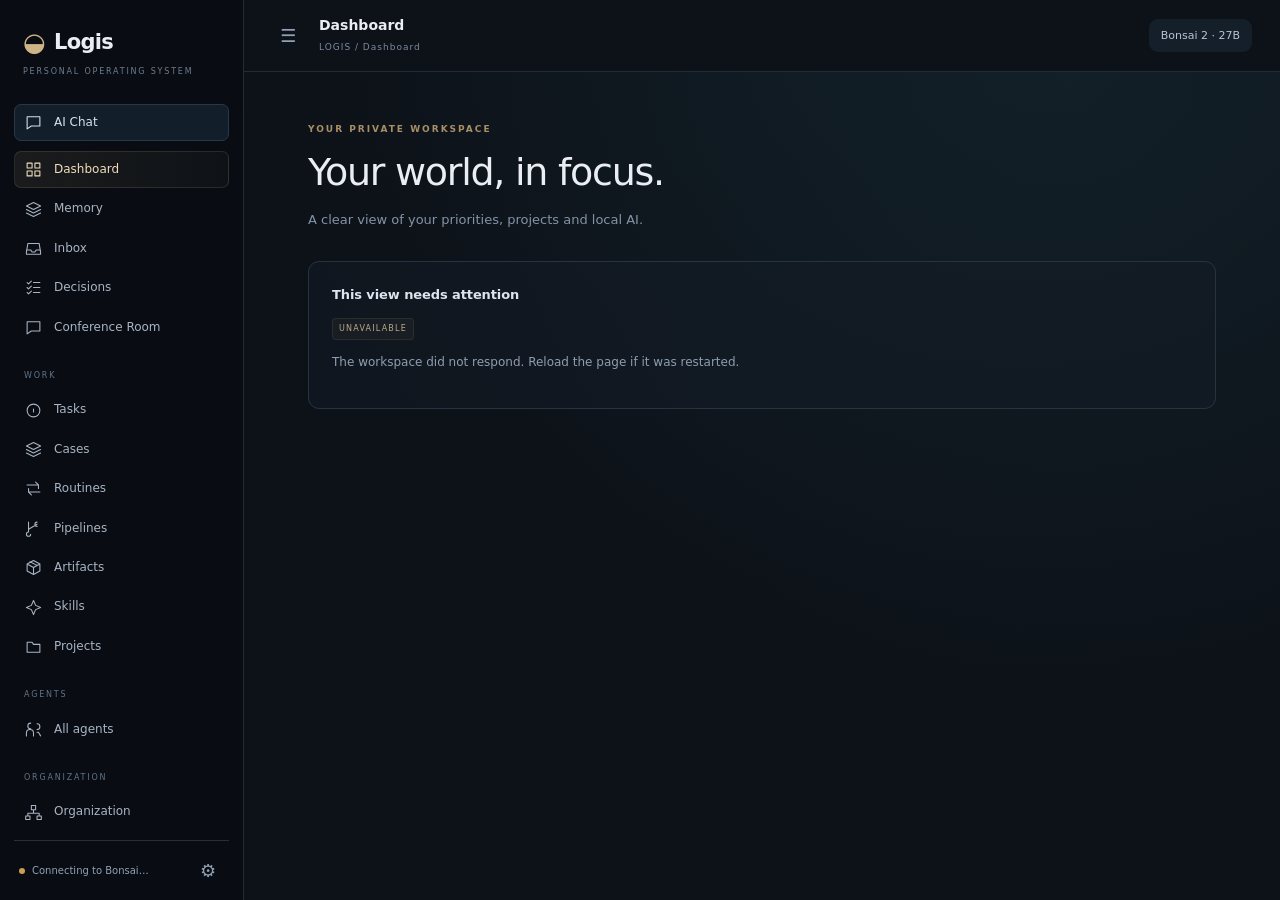
==== chat.html @ fde96aa4 "Replace starter contents with Logis source baseline and reviewed improvement checks" ====
<!doctype html><html lang="en"><head><meta charset="utf-8"><meta name="viewport" content="width=device-width,initial-scale=1"><title>Logis — Chat & Create</title><link rel="stylesheet" href="/style.css"><link rel="stylesheet" href="/workspace.css"></head><body>
<div id="shell" class="shell"><aside class="sidebar" aria-label="Conversations"><div class="brand"><span class="logo">◒</span> <span id="brandName">Logis</span><button class="icon mobile" id="closeSidebar" aria-label="Close sidebar">×</button></div><div class="workspace-label">PERSONAL OPERATING SYSTEM</div><nav id="mainNavigation" aria-label="Main navigation"></nav><div class="chat-label">CONVERSATIONS</div><div class="sidebar-actions"><button id="newChat">＋ New chat</button><button id="newProject">▦ New project</button></div><input id="search" type="search" placeholder="Search conversations" aria-label="Search conversations"><div class="list-label">YOUR SPACE</div><nav id="conversations"></nav><div class="sidebar-bottom"><span class="dot" id="healthDot"></span><span id="health">Connecting to Bonsai…</span><button class="icon" id="settings" aria-label="Settings">⚙</button></div></aside><button id="sidebarShade" class="sidebar-shade" aria-label="Close sidebar"></button>
<main><header><button id="toggleSidebar" class="icon" aria-label="Toggle sidebar">☰</button><div class="heading"><strong id="title">A space to think and build</strong><span id="subtitle">Private · Local on your PC</span></div><button class="model-button" id="modelInfo">Bonsai 2 <span>27B⌄</span></button><button class="icon" id="openTools" aria-label="Open project tools">▦</button><button id="powers" title="Tool availability and diagnostics">Tools</button><button class="icon" id="more" aria-label="Conversation options">•••</button></header>
<section id="workspaceView" class="workspace-view hidden"></section><div class="chat-scroll" id="chatScroll"><section id="welcome" class="welcome"><div class="orb">◒</div><div class="eyebrow">YOUR LOCAL WORKSPACE</div><h1>What do you want<br>to bring to life?</h1><p>Ask a question, explore an idea, or build something real.<br>Your conversations and project memory stay on this PC.</p><div class="suggestions"><button data-prompt="Help me plan a website. Ask me a few useful questions before proposing the pages and features.">↗ Plan a website<span>Turn an idea into a clear direction</span></button><button data-prompt="Explain how our local AI remembers a project between conversations, in simple terms.">✧ Explain something<span>Make a complicated topic click</span></button><button data-prompt="Help me improve a piece of writing. Ask me to paste it and tell you the audience.">✎ Write with me<span>Draft, refine, and find the right words</span></button><button id="suggestBuild">▦ Build an app<span>Create files with saved checkpoints</span></button></div></section><div id="messages" class="messages"></div><section id="live" class="message assistant hidden"><div class="avatar">◒</div><div class="message-main"><div class="message-label">Bonsai <span id="liveBadge" class="live-badge">Working</span></div><div id="liveText" class="markdown"></div><div id="thinking" class="thinking"><span></span><span></span><span></span><b id="thinkingLabel">Reading your message…</b></div><div id="toolProgress" class="tool-progress hidden"></div></div></section></div>
<section class="composer-zone"><div id="activityStrip" class="activity-strip hidden"><span class="pulse"></span><span id="activityText"></span><span id="elapsed"></span><button id="activityToggle">Details</button></div><div id="activityDetails" class="activity-details hidden"></div><div id="errorBox" class="error-box hidden" role="alert"></div><div id="attachmentChips" class="chips"></div><div class="composer"><textarea spellcheck="true" lang="en-US" id="message" aria-label="Message" placeholder="Message your local AI…" rows="2"></textarea><div class="composer-bottom"><div class="compose-left"><button class="icon" id="attach" aria-label="Attach documents" title="Attach documents, source, images, audio or video">＋</button><div class="mode-switch" aria-label="Work mode"><button id="chatMode" class="selected">Chat</button><button id="buildMode">Build</button></div><select id="style" aria-label="Response style"><option value="balanced">Balanced</option><option value="concise">Concise</option><option value="detailed">Detailed</option></select></div><div class="compose-right"><button id="continue" class="continue hidden" title="Continue from saved conversation and project memory">Continue ↗</button><button id="stop" class="stop hidden" aria-label="Stop generation">■ Stop</button><button id="send" class="send" aria-label="Send message">↑</button></div></div></div><div class="composer-note"><span id="modeHint">Enter to send · Shift + Enter for a new line</span><span id="contextBadge">32K context</span></div></section>
</main><aside class="drawer hidden" id="drawer"><div class="drawer-top"><strong>Project workspace</strong><button class="icon" id="closeTools" aria-label="Close project tools">×</button></div><div class="tabs"><button data-tab="memory" class="active">Memory</button><button data-tab="files">Files</button><button data-tab="activity">Activity</button></div><div id="memoryPane" class="pane"><div class="pane-heading"><h2>Saved context</h2><button id="checkpoint">Save checkpoint</button></div><p class="help">Your original brief and checkpoint carry the project forward. Files are read again when needed.</p><div id="memory"></div><label for="instructions">Project instructions</label><textarea id="instructions" rows="6"></textarea><button id="saveInstructions">Save instructions</button></div><div id="filesPane" class="pane hidden"><div class="pane-heading"><h2>Project files</h2><button id="preview">Preview ↗</button></div><div id="files"></div><section id="editorArea" class="hidden"><div class="editor-heading"><span id="filename"></span><button id="saveFile">Save</button></div><textarea id="editor" spellcheck="false" aria-label="File contents"></textarea></section><div class="pane-heading"><h2>Documents</h2><button id="attachPanel">Add</button></div><div id="documents"></div><div class="pane-heading"><h2>Checks</h2><button id="checks">Run checks</button></div><pre id="checkResults" class="check-results">No checks yet.</pre></div><div id="activityPane" class="pane hidden"><h2>What the AI is doing</h2><div id="activityLog"></div></div></aside></div>
<dialog id="recordDialog"><form id="recordForm"><h2>Workspace record</h2><input id="recordKind" type="hidden"><input id="recordId" type="hidden"><label for="recordTitle">Title</label><input id="recordTitle" required maxlength="180"><label for="recordDetail">Notes, context and next steps</label><textarea id="recordDetail" rows="6" maxlength="12000"></textarea><label for="recordStatus">Status</label><select id="recordStatus"><option value="open">Open</option><option value="in_progress">In progress</option><option value="done">Done</option><option value="draft">Draft</option><option value="archived">Archived</option></select><div class="dialog-actions"><button type="button" data-close="recordDialog">Cancel</button><button type="submit" class="primary">Save</button></div></form></dialog><dialog id="projectDialog"><form id="projectForm"><h2>Create a project</h2><p>Give your AI a goal it can keep working toward.</p><label for="projectName">Project name</label><input id="projectName" maxlength="80" required placeholder="My new idea"><label for="projectBrief">What are we building?</label><textarea id="projectBrief" maxlength="12000" rows="6" required placeholder="Describe the app or website, its users, features, and style…"></textarea><div class="dialog-actions"><button type="button" data-close="projectDialog">Cancel</button><button class="primary" type="submit">Create & build</button></div></form></dialog>
<dialog id="powersDialog"><h2>Tool diagnostics</h2><p class="help">Chat supports web search and connected PC files. Actions appear in Activity. Windows CLI commands require review; Docker commands stay inside Docker; publishing requires your approval. New tool definitions require approval and implementation.</p><div id="powerStatus"></div><div id="powerApprovals"></div><details><summary>Persistent memory</summary><pre id="powerMemory"></pre></details><details><summary>Latest capability gap report</summary><pre id="powerReport"></pre></details><div class="dialog-actions"><button id="refreshPowers">Refresh</button><button data-close="powersDialog">Close</button></div></dialog><dialog id="spellDialog"><h2>Check spelling</h2><p class="help">Review before applying. Fenced code, inline code, links and common filenames are protected. The local model can still make mistakes.</p><textarea id="spellResult" rows="8" spellcheck="true" aria-label="Corrected draft"></textarea><div class="dialog-actions"><button data-close="spellDialog">Cancel</button><button id="applySpelling" class="primary">Apply to draft</button></div></dialog><dialog id="settingsDialog"><h2>Your local AI</h2><div class="setting-row"><span>Model</span><strong>Bonsai 2 · 27B</strong></div><div class="setting-row"><span>Context window</span><strong id="settingsContext">32,768 tokens</strong></div><div class="setting-row"><span>Connection</span><strong id="settingsHealth">Checking…</strong></div><p class="help">Replies stream from the model on your PC. Chat answers questions; Build can read and write project files and run syntax checks. PDF and Word text extraction, and text/code documents, are available in both modes.</p><p class="help">REA 6.7.0 is installed for source analysis. Its Windows safety self-test currently reports Access is denied; completed analysis is not yet verified. Native decompilers are not configured.</p><p class="help">Build powers add headless browser verification, public URL downloads, static servers, media metadata, SQLite and persistent memory. Shell and package installation require Docker. Publishing needs hosting credentials and your approval. Local English speech transcription uses Whisper tiny on the CPU. Web search and local image understanding are available. Windows CLI commands require approval in Inbox.</p><label for="themeChoice">Workspace theme</label><select id="themeChoice"><option value="atlas">Obsidian Logis · teal & gold</option><option value="aurora">Aurora · violet & cyan</option><option value="forest">Forest · classic green</option></select><label for="workspaceName">Workspace name</label><input id="workspaceName" maxlength="32" placeholder="Logis"><label for="densityChoice">Layout density</label><select id="densityChoice"><option value="comfortable">Comfortable</option><option value="compact">Compact</option></select><label for="modelChoice">Chat model</label><select id="modelChoice"><option value="auto">Automatic · fast chat, strong reasoning</option><option value="bonsai2-27b">Bonsai 2 27B · deep work</option><option value="bonsai2-9b-vision">Bonsai 2 9B · fast + vision</option></select><p class="help">Uploaded images can be read by the background vision tool. Models share this PC’s GPU.</p><button id="saveAppearance">Save appearance</button><div class="dialog-actions"><button id="openTrash">Trash</button><button id="openArchived">Archived chats</button><button data-close="settingsDialog">Done</button></div></dialog>
<dialog id="optionsDialog"><h2>Conversation options</h2><label for="renameInput">Name</label><input id="renameInput" maxlength="80"><div class="option-actions"><button id="rename">Rename</button><button id="export">Export conversation & files</button><button id="archive">Archive conversation</button><button id="deleteProject">Move to Trash</button></div><p class="help">Archived conversations stay in your library. Trash removes a conversation or project from the library and keeps all files for recovery.</p><div class="dialog-actions"><button data-close="optionsDialog">Close</button></div></dialog>
<dialog id="trashDialog"><h2>Trash</h2><p class="help">Files, chats and memory stay here until restored. Nothing is permanently erased.</p><div id="trashList" class="option-actions"></div><div class="dialog-actions"><button data-close="trashDialog">Close</button></div></dialog><dialog id="archivedDialog"><h2>Archived conversations</h2><div id="archivedList" class="option-actions"></div><div class="dialog-actions"><button data-close="archivedDialog">Close</button></div></dialog><input type="file" id="fileInput" class="hidden" multiple accept=".png,.jpg,.jpeg,.webp,.gif,.bmp,.wav,.mp3,.m4a,.ogg,.flac,.mp4,.webm,.mov,.pdf,.docx,.txt,.md,.csv,.json,.py,.js,.mjs,.html,.css,.ts,.tsx,.jsx,.yaml,.yml,.log,.xml,.sql"><div id="toast" class="toast hidden" role="status"></div><script>window.WORKSPACE_TOKEN='__TOKEN__';</script><script src="/app.js"></script><script src="/workspace.js"></script></body></html>
---- style.css ----
:root{color-scheme:dark;--bg:#191c1b;--rail:#111513;--panel:#212623;--line:#353d37;--ink:#edf1ec;--muted:#a3b0a5;--accent:#bee99f;--accentdark:#20351a}*{box-sizing:border-box}body{margin:0;font:14px/1.55 system-ui,-apple-system,Segoe UI,sans-serif;background:var(--bg);color:var(--ink)}button,input,textarea,select{font:inherit}button{border:1px solid var(--line);background:var(--panel);color:var(--ink);padding:8px 12px;border-radius:9px;cursor:pointer;transition:background .15s}button:hover{background:#303a32}button:disabled{opacity:.4;cursor:default}button:focus-visible,input:focus-visible,textarea:focus-visible,select:focus-visible{outline:2px solid var(--accent);outline-offset:2px}textarea,input,select{background:#161c18;color:var(--ink);border:1px solid var(--line);border-radius:9px;padding:10px;min-width:0}textarea{resize:vertical}label{display:block;margin:14px 0 6px;color:var(--muted);font-size:12px}h2{font-size:16px;margin:0}a{color:var(--accent)}.shell{height:100dvh;display:flex;overflow:hidden}.sidebar{width:246px;flex-shrink:0;background:var(--rail);border-right:1px solid #242d26;display:flex;flex-direction:column;padding:22px 13px 13px}.brand{display:flex;align-items:center;gap:9px;font-weight:750;font-size:18px;letter-spacing:-.5px;padding:0 8px}.logo{color:var(--accent);font-size:28px}.sidebar-actions{display:flex;gap:7px;margin:22px 0 16px}.sidebar-actions button{flex:1;padding:9px 6px;font-size:12px;background:#222b23}.sidebar input{font-size:12px;background:#1a211b;padding:10px}.list-label{font-size:10px;letter-spacing:1.7px;color:#829384;margin:25px 9px 9px}nav{overflow:auto;flex:1}.conversation-item{display:block;text-align:left;width:100%;border:1px solid transparent;background:transparent;margin:3px 0;padding:10px 9px;font-size:13px;overflow:hidden;text-overflow:ellipsis;white-space:nowrap}.conversation-item.selected{background:#2a362b;border-color:#465f40}.conversation-item .kind{color:var(--accent);margin-right:7px}.sidebar-bottom{display:flex;align-items:center;gap:7px;font-size:10px;color:var(--muted);border-top:1px solid var(--line);padding-top:12px;margin-top:12px}.sidebar-bottom .icon{margin-left:auto}.dot{height:6px;width:6px;background:#c99f52;display:inline-block;border-radius:50%;flex-shrink:0}.dot.online{background:#a7dd80}.icon{border:0;background:transparent;min-width:32px;padding:6px;font-size:18px;color:var(--muted);line-height:1.2}.icon:hover{color:var(--ink)}main{flex:1;display:flex;flex-direction:column;min-width:0;position:relative}header{height:68px;flex-shrink:0;display:flex;align-items:center;gap:12px;padding:0 24px;border-bottom:1px solid #ffffff08}.heading{flex:1;min-width:0}.heading strong{display:block;font-size:14px;font-weight:600;overflow:hidden;text-overflow:ellipsis;white-space:nowrap}.heading span{font-size:10px;color:var(--muted)}.model-button{border:0;background:transparent;font-size:13px;white-space:nowrap}.model-button span{color:var(--muted);font-size:11px;margin-left:4px}.chat-scroll{flex:1;overflow-y:auto;scroll-behavior:smooth;min-height:0;padding:24px 28px}.messages,.message,.welcome{width:100%;max-width:790px;margin-left:auto;margin-right:auto}.welcome{padding-top:clamp(12px,6vh,80px);padding-bottom:25px;text-align:center}.orb{width:50px;height:50px;display:grid;place-items:center;background:#283b25;border:1px solid #456a37;border-radius:16px;font-size:35px;color:var(--accent);margin:0 auto 20px}.eyebrow{font-size:10px;letter-spacing:2px;color:var(--accent);font-weight:700}.welcome h1{font-size:clamp(28px,3.3vw,43px);line-height:1.18;letter-spacing:-1.5px;font-weight:600;margin:15px 0}.welcome p{font-size:13px;color:var(--muted);line-height:1.7}.suggestions{display:grid;grid-template-columns:1fr 1fr;gap:10px;max-width:630px;margin:30px auto 0;text-align:left}.suggestions button{text-align:left;padding:14px 16px;border-radius:12px;background:#202722;font-size:13px}.suggestions span{display:block;font-size:11px;color:var(--muted);margin-top:4px}.message{display:flex;gap:13px;margin-bottom:30px}.message.user{display:block}.message.user .message-main{max-width:85%;margin-left:auto}.message.user .markdown{background:#303a31;padding:12px 18px;border-radius:18px 18px 4px 18px}.message.user .message-label{display:none}.avatar{width:28px;height:28px;border:1px solid #4b6142;border-radius:9px;display:grid;place-items:center;color:var(--accent);background:#263523;flex-shrink:0;margin-top:2px}.message-main{min-width:0;flex:1}.message-label{font-size:11px;font-weight:650;color:#b7c9b9;margin-bottom:9px;display:flex;gap:10px;align-items:center}.message-actions{display:flex;align-items:center;gap:6px;margin-top:9px;opacity:.7}.message-actions button{padding:3px 8px;border:0;background:transparent;font-size:11px;color:var(--muted)}.message-actions button:hover{background:#2d382e;color:var(--ink)}.markdown{overflow-wrap:anywhere;font-size:14px;line-height:1.75}.markdown p{margin:0 0 12px}.markdown p:last-child{margin-bottom:0}.markdown h1,.markdown h2,.markdown h3{margin:20px 0 10px;font-weight:650;line-height:1.35}.markdown h1{font-size:23px}.markdown h2{font-size:20px}.markdown h3{font-size:16px}.markdown ul,.markdown ol{padding-left:23px;margin:10px 0 15px}.markdown li{padding:3px 0}.markdown code{font:12px/1.6 ui-monospace,SFMono-Regular,Consolas,monospace;background:#101812;padding:2px 5px;border:1px solid #344337;border-radius:4px;color:#d4e7cc}.code-block{background:#111713;border:1px solid #354238;border-radius:10px;overflow:hidden;margin:15px 0}.code-top{padding:7px 12px;display:flex;justify-content:space-between;background:#253027;font:11px ui-monospace,monospace;color:var(--muted)}.code-top button{font-size:10px;border:0;padding:0 5px;background:transparent}.code-block pre{margin:0;padding:15px;overflow:auto}.code-block code{border:0;padding:0;background:none;white-space:pre;color:#cfe6c4}.markdown blockquote{border-left:3px solid #71935e;margin:12px 0;padding-left:15px;color:var(--muted)}.markdown table{border-collapse:collapse;display:block;overflow:auto;margin:15px 0;font-size:12px}.markdown td,.markdown th{border:1px solid var(--line);padding:7px 11px;text-align:left}.markdown th{background:#283329}.live-badge{color:var(--accent);font-size:10px;font-weight:400}.thinking{display:flex;align-items:center;gap:4px;color:var(--muted);font-size:12px;margin:14px 0}.thinking span{width:5px;height:5px;border-radius:50%;background:var(--accent);animation:breathe 1.3s infinite}.thinking span:nth-child(2){animation-delay:.2s}.thinking span:nth-child(3){animation-delay:.4s}.thinking b{font-weight:400;margin-left:8px}.tool-progress{border-left:2px solid #62844f;padding:8px 12px;margin:12px 0;background:#233023;border-radius:0 8px 8px 0;font-size:12px;color:#c1d9b6}.composer-zone{width:100%;max-width:850px;align-self:center;padding:5px 28px 14px;background:var(--bg);flex-shrink:0}.composer{border:1px solid #4a594b;background:#252e27;border-radius:18px;box-shadow:0 6px 30px #0002;padding:12px 12px 10px}.composer textarea{width:100%;max-height:180px;min-height:48px;border:0;outline:none!important;background:transparent;resize:none;padding:3px 7px;font-size:14px;line-height:1.6}.composer-bottom{display:flex;align-items:center;justify-content:space-between;gap:6px;margin-top:7px}.compose-left,.compose-right{display:flex;align-items:center;gap:7px}.mode-switch{display:flex;border:1px solid #465247;border-radius:8px;padding:2px}.mode-switch button{border:0;padding:4px 9px;font-size:11px;background:transparent;color:var(--muted);border-radius:5px}.mode-switch button.selected{background:#42583c;color:#e8f7df}.compose-left select{border:0;background:transparent;padding:3px;font-size:11px;color:var(--muted);max-width:95px}.send{width:34px;height:34px;border-radius:10px;background:var(--accent);color:#1b3216;border:0;font-size:24px;line-height:1;padding:3px}.send:hover{background:#d1f3bb}.stop{font-size:11px;background:#48382d;border-color:#6c5744}.continue{font-size:11px;border:0;background:transparent;color:var(--accent);padding:5px}.composer-note{display:flex;justify-content:space-between;color:#88978b;font-size:10px;margin:8px 4px 0;gap:12px}.activity-strip{display:flex;align-items:center;gap:7px;font-size:11px;color:#bdd7b0;padding:7px 5px;min-height:33px}.activity-strip #activityText{flex:1;overflow:hidden;text-overflow:ellipsis;white-space:nowrap}.activity-strip #elapsed{color:var(--muted);font-variant-numeric:tabular-nums}.activity-strip button{border:0;background:transparent;padding:0 3px;font-size:10px;color:var(--muted)}.pulse{height:6px;width:6px;background:var(--accent);border-radius:50%;animation:breathe 1s infinite;flex-shrink:0}.activity-details{max-height:100px;overflow:auto;background:#142015;padding:10px;border:1px solid #344835;border-radius:9px;font-size:10px;color:var(--muted);margin-bottom:8px}.chips{display:flex;gap:6px;flex-wrap:wrap;margin-bottom:7px}.chip{display:flex;align-items:center;gap:9px;background:#2b382b;border:1px solid #4d6746;padding:5px 9px;border-radius:8px;font-size:11px}.chip button{border:0;padding:0;background:transparent;color:var(--muted)}.attached-label{font-size:10px;color:var(--accent);margin-top:7px}.error-box{padding:9px 13px;margin-bottom:9px;background:#432d28;border:1px solid #785344;border-radius:8px;color:#f3c1af;font-size:12px}.drawer{width:390px;flex-shrink:0;background:#151d17;border-left:1px solid var(--line);overflow:hidden;display:flex;flex-direction:column}.drawer-top{display:flex;align-items:center;justify-content:space-between;padding:19px 17px}.tabs{display:flex;border-bottom:1px solid var(--line);padding:0 10px}.tabs button{border:0;border-radius:0;background:transparent;color:var(--muted);padding:11px 14px;font-size:12px}.tabs button.active{color:var(--accent);border-bottom:2px solid var(--accent)}.pane{padding:18px;overflow:auto;flex:1}.pane-heading{display:flex;justify-content:space-between;align-items:center;margin-bottom:12px;margin-top:20px}.pane-heading:first-child{margin-top:0}.pane button{font-size:11px;padding:5px 9px}.help{font-size:12px;color:var(--muted);line-height:1.7}.pane textarea{width:100%;font-size:12px}.memory-section{font-size:12px;margin:18px 0}.memory-section h3{font-size:10px;letter-spacing:1px;text-transform:uppercase;color:var(--muted);margin:0 0 7px}.memory-section ul{padding-left:18px}.file-item{display:block;text-align:left;width:100%;padding:10px!important;background:#1e2a20;margin:5px 0;overflow:hidden;text-overflow:ellipsis;white-space:nowrap}.file-item span{float:right;color:var(--muted);font-size:10px}.editor-heading{display:flex;justify-content:space-between;align-items:center;margin:15px 0 8px;font-size:11px;color:var(--accent)}#editor{min-height:300px;font:11px/1.6 Consolas,monospace;white-space:pre;background:#101a12}.check-results{white-space:pre-wrap;font-size:11px;color:var(--muted);background:#101a12;padding:12px;border-radius:8px;max-height:180px;overflow:auto}.activity-entry{font-size:12px;padding:12px 0;border-bottom:1px solid #2b392e}.activity-entry time{display:block;font-size:10px;color:var(--muted)}dialog{background:#202a22;color:var(--ink);border:1px solid #455647;border-radius:15px;padding:25px;width:min(510px,94vw)}dialog::backdrop{background:#0009;backdrop-filter:blur(3px)}dialog h2{font-size:21px}dialog p{color:var(--muted);font-size:13px}dialog input,dialog textarea{width:100%}.dialog-actions{display:flex;justify-content:flex-end;gap:8px;margin-top:23px}.primary{background:var(--accent);color:var(--accentdark);font-weight:650}.setting-row{display:flex;justify-content:space-between;gap:15px;border-bottom:1px solid var(--line);padding:15px 0;font-size:13px}.setting-row span{color:var(--muted)}.option-actions{display:grid;gap:9px;margin-top:15px}.toast{position:fixed;bottom:22px;left:50%;transform:translateX(-50%);z-index:99;background:#344b30;border:1px solid #6b8e5b;color:#eff9e8;border-radius:10px;padding:11px 19px;font-size:12px;max-width:90vw}.hidden{display:none!important}.mobile,.sidebar-shade{display:none}@keyframes breathe{0%,100%{opacity:.35}50%{opacity:1}}@media(min-width:761px){.shell.sidebar-closed .sidebar{display:none}}@media(max-width:1250px){.drawer{position:absolute;right:0;top:68px;bottom:0;z-index:20;box-shadow:-20px 0 70px #0006;width:min(410px,95vw)}}@media(max-width:760px){.sidebar{position:absolute;left:0;top:0;bottom:0;z-index:40;width:265px;transform:translateX(-100%);transition:transform .2s}.sidebar-open .sidebar{transform:translateX(0)}.sidebar-open .sidebar-shade{display:block;position:absolute;inset:0;background:#0008;border:0;border-radius:0;z-index:35}.mobile{display:block;margin-left:auto}header{height:58px;padding:0 12px;gap:7px}.heading strong{max-width:230px;font-size:13px}.heading span{font-size:9px}.model-button{font-size:11px;padding:5px}.model-button span{display:none}.chat-scroll{padding:20px 17px}.composer-zone{padding:4px 12px 10px}.composer{border-radius:15px;padding:10px}.composer-bottom{gap:3px}.compose-left{gap:3px}.compose-left select{max-width:78px}.composer-note{font-size:9px}.drawer{top:58px}.welcome{padding-top:25px}.welcome h1{font-size:34px}.welcome p{font-size:12px}.suggestions{gap:8px;margin-top:22px}.suggestions button{font-size:12px;padding:12px}.suggestions span{font-size:10px}.message{gap:9px}.message.user .message-main{max-width:94%}.markdown{font-size:13px}.message-actions{opacity:1}.avatar{width:23px;height:23px}.continue{font-size:10px;padding:3px}.compose-right{gap:3px}}

#spellResult{width:100%;min-height:180px}#rea[aria-pressed="true"]{background:#ccead9;color:#123e29}.compose-left{flex-wrap:wrap}

#powersDialog{width:min(720px,94vw)}#powersDialog pre{white-space:pre-wrap;overflow-wrap:anywhere;max-height:260px;overflow:auto;font-size:12px}#powerStatus{font-size:13px;overflow-wrap:anywhere}#powerApprovals section{padding:12px;border:1px solid #536052;border-radius:10px;margin-bottom:12px}

:root[data-theme="atlas"]{--bg:#10171f;--rail:#0b1018;--panel:#192733;--line:#314553;--ink:#f3eee4;--muted:#a3b4c2;--accent:#e2c38b;--accentdark:#294841}
:root[data-theme="aurora"]{--bg:#171224;--rail:#100d1c;--panel:#261f3c;--line:#493c63;--ink:#f4edff;--muted:#b4a7c9;--accent:#87e4de;--accentdark:#32345c}
:root[data-theme="atlas"] body{background:radial-gradient(ellipse at 80% 0%,#1a3a4440,transparent 55%),var(--bg)}
:root[data-theme="atlas"] .sidebar,:root[data-theme="aurora"] .sidebar{background:var(--rail);border-color:var(--line)}
:root[data-theme="atlas"] .composer,:root[data-theme="aurora"] .composer,:root[data-theme="atlas"] dialog,:root[data-theme="aurora"] dialog{background:var(--panel);border-color:var(--line);box-shadow:0 14px 60px #0005}
:root[data-theme="atlas"] input,:root[data-theme="atlas"] select,:root[data-theme="atlas"] textarea,:root[data-theme="aurora"] input,:root[data-theme="aurora"] select,:root[data-theme="aurora"] textarea{background:var(--bg);color:var(--ink);border-color:var(--line)}
:root[data-theme="atlas"] .composer textarea,:root[data-theme="aurora"] .composer textarea{background:transparent}
:root[data-theme="atlas"] .send{background:var(--accent);color:#17212a}#deleteProject{color:#ffb9aa;border-color:#8b514e}
:root[data-density="compact"] .messages{gap:14px}:root[data-density="compact"] button{padding-top:5px;padding-bottom:5px}

.conversation-row{display:flex;align-items:center;gap:3px}.conversation-row .conversation-item{flex:1;min-width:0}.conversation-trash{flex-shrink:0;width:28px;height:30px;padding:0;color:var(--muted);background:transparent;border:0;font-size:20px}.conversation-trash:hover{color:#ffb9aa;background:#8b514e33}
---- workspace.css ----
:root[data-theme="atlas"]{--bg:#0d1118;--rail:#090d13;--panel:#151d28;--line:#273342;--ink:#eaeef4;--muted:#91a0b3;--accent:#cdb488;--accentdark:#25363a}
body{font-family:Inter,"Segoe UI",system-ui,sans-serif;font-size:13px;background:#0d1118}button{font-weight:500}button:hover{background:#ffffff0a}.sidebar{width:244px;padding:22px 14px 12px;background:#090d13!important;border-color:#222b37!important;gap:0}.brand{font-size:21px;letter-spacing:-.7px;padding:0 9px 4px}.logo{font-size:26px}.workspace-label{font-size:8px;letter-spacing:1.8px;color:#6e7c8e;padding:0 9px 23px}.sidebar-actions{padding:8px 2px;gap:5px}.sidebar-actions button{padding:7px 8px;font-size:11px;background:#141c26}.sidebar #search{font-size:11px;padding:8px;background:#101722}.list-label{display:none}.chat-label{font-size:9px;letter-spacing:1.5px;color:#718095;padding:17px 8px 3px}.sidebar #conversations{flex:0 0 auto;max-height:130px;min-height:0}.conversation-item{font-size:11px;padding:6px 8px}.conversation-trash{font-size:16px}.sidebar-bottom{padding:13px 5px 0;border-top:1px solid #25303c;margin-top:12px;font-size:10px}#mainNavigation{flex:1;overflow-y:auto;min-height:120px;scrollbar-width:thin;scrollbar-color:#263343 transparent;padding-bottom:5px}.nav-link{display:flex;align-items:center;gap:12px;width:100%;border:1px solid transparent;border-radius:7px;background:transparent;color:#a9b4c3;padding:9px 10px;text-align:left;font-size:12px;line-height:1.45;margin:2px 0}.nav-link svg,.activity-row>svg{width:17px;height:17px;fill:none;stroke:currentColor;stroke-width:1.5;stroke-linecap:round;stroke-linejoin:round;flex-shrink:0}.nav-link.active{background:linear-gradient(90deg,#cdb48817,#cdb48808);border-color:#cdb48825;color:#efddbd}.nav-section{padding:22px 10px 7px;font-size:8px;letter-spacing:1.8px;color:#627287}.chat-nav{margin-bottom:10px;color:#d9e2ec;border:1px solid #283849;background:#131e2b}header{height:72px;min-height:72px;background:#0d1118d9;border-bottom:1px solid #202c39;padding:0 28px;gap:15px}.heading strong{font-size:14px;font-weight:550}.heading span{font-size:9px;letter-spacing:1px;color:#7c8ba0}.model-button{background:#151f2a;border-color:#2a394a;color:#b6c4d4;font-size:11px}.workspace-view{flex:1;overflow:auto;padding:46px clamp(24px,5vw,76px) 70px;background:radial-gradient(ellipse at 80% 0,#18333b38,transparent 55%)}.view-heading{max-width:1120px;margin:0 auto 30px}.view-heading .eyebrow{font-size:9px;letter-spacing:2px;color:#a98f66}.view-heading h1{font-size:clamp(26px,3vw,38px);font-weight:450;letter-spacing:-1.25px;line-height:1.2;margin:12px 0}.view-heading>p{color:#8393a7;max-width:650px;font-size:13px;line-height:1.7}.view-heading>button{margin:12px 8px 0 0}.view-body{max-width:1120px;margin:auto}.stat-grid{display:grid;grid-template-columns:repeat(3,1fr);gap:15px;margin:0 0 24px}.stat-card{padding:22px 24px;border:1px solid #263443;border-radius:12px;background:linear-gradient(145deg,#19232e80,#11192480);display:flex;flex-direction:column;gap:8px}.stat-card span{font-size:11px;color:#9cacbf}.stat-card strong{font-size:30px;font-weight:450;letter-spacing:-1px;color:#f0e3cc}.stat-card small{font-size:10px;color:#60768c}.atlas-banner{position:relative;padding:32px 34px;border:1px solid #355151;border-radius:13px;margin-bottom:26px;background:radial-gradient(ellipse at right top,#29565277,transparent 70%),linear-gradient(120deg,#14262d,#17222c)}.atlas-banner>div{font-size:8px;letter-spacing:2px;color:#9cae9b}.atlas-banner h2{font-size:26px;font-weight:450;letter-spacing:-.7px;margin:12px 0}.atlas-banner p{font-size:12px;color:#8ca8b4;max-width:510px;margin-bottom:24px}.atlas-action,.atlas-primary{padding:9px 14px;font-size:11px;margin:4px 8px 4px 0;border-radius:7px}.atlas-action{background:#19232e;border-color:#2e3d4d;color:#c0cbd8}.atlas-primary{background:#cdb488;color:#171d22;border-color:#dcc59c}.atlas-primary:hover{background:#dec79e;color:#171d22}.card-grid{display:grid;grid-template-columns:repeat(auto-fit,minmax(245px,1fr));gap:15px}.atlas-card{position:relative;border:1px solid #263442;background:#141d2780;border-radius:11px;padding:23px;margin-bottom:12px;min-width:0}.card-grid .atlas-card{margin:0}.atlas-card h3{margin:0 0 12px;font-size:13px;font-weight:550;letter-spacing:-.1px;color:#dce5ee}.atlas-card p{font-size:12px;line-height:1.75;color:#8d9eb1;white-space:pre-wrap;overflow-wrap:anywhere}.atlas-tag{display:inline-block;font-size:8px;letter-spacing:1.2px;padding:4px 6px;color:#baaa89;background:#cdb4880b;border:1px solid #cdb4881b;border-radius:4px}.section-title{margin:30px 0 15px;font-size:13px;font-weight:500;color:#b0bdcb}.project-shortcut{display:block;width:100%;text-align:left;background:#141d2680;border-color:#233241;border-radius:8px;padding:14px 18px;color:#bac7d7;font-size:12px}.view-actions{display:flex;flex-wrap:wrap;gap:8px;margin-bottom:20px}.view-actions input{flex:1;min-width:160px}.view-body>input{display:block;width:min(100%,600px);margin:16px 0 10px}.inline-check{display:flex;align-items:center;gap:8px;font-size:12px}.inline-check input{width:auto}.muted{color:#8093a8;font-size:12px;line-height:1.7}.activity-row{display:grid;grid-template-columns:24px 1fr auto;gap:10px;border-bottom:1px solid #263442;padding:17px 3px;color:#b1c1d1}.activity-row>svg{color:#a68c67}.activity-row small{color:#61758b;font-size:10px}.activity-row details{grid-column:2/4;font-size:11px;color:#8295a9}.activity-row pre{white-space:pre-wrap;overflow-wrap:anywhere;max-height:220px;overflow:auto;font-size:10px}.chat-scroll{background:radial-gradient(ellipse at top,#19333c22,transparent 65%)}.messages{max-width:850px}.composer-zone{max-width:900px;margin:auto;width:100%;padding:10px 28px 16px}.composer{border-radius:14px!important;background:#17212c!important;border:1px solid #334355!important;box-shadow:0 12px 45px #0003!important}.composer textarea{font-size:13px}.composer-note{font-size:9px}.send{border-radius:9px;background:#cdb488!important;color:#17212a!important}.mode-switch{font-size:10px}.mode-switch button{font-size:10px}.mode-switch .selected{background:#2c3e45;color:#e2e9ec}.brand .logo{color:#cdb488}.toast{background:#243543;border-color:#45606a}.sidebar-closed .sidebar{display:none}main{min-width:0}#recordDialog{width:min(520px,90vw)}#recordDialog input,#recordDialog textarea,#recordDialog select{width:100%}
@media(min-width:1100px){.sidebar #conversations{max-height:100px}}@media(max-width:760px){header{padding:0 16px;height:62px;min-height:62px;gap:9px}.heading{min-width:0}.heading strong{font-size:12px}.model-button{max-width:105px;font-size:9px}#powers{font-size:10px;padding:7px 9px}.workspace-view{padding:28px 20px 50px}.stat-grid{gap:8px}.stat-card{padding:15px 10px}.stat-card span{font-size:9px}.stat-card strong{font-size:24px}.stat-card small{font-size:8px}.atlas-banner{padding:24px}.atlas-banner h2{font-size:23px}.composer-zone{padding:8px 13px 12px}.workspace-label{padding-bottom:14px}.sidebar{width:250px}.activity-row{grid-template-columns:20px 1fr}.activity-row small{grid-column:2}.activity-row details{grid-column:2}.view-heading h1{font-size:29px}}

:root[data-theme="aurora"] .workspace-view,:root[data-theme="forest"] .workspace-view{background:var(--bg)}:root[data-theme="aurora"] .atlas-card,:root[data-theme="aurora"] .stat-card,:root[data-theme="forest"] .atlas-card,:root[data-theme="forest"] .stat-card{background:var(--panel);border-color:var(--line)}:root[data-theme="aurora"] .sidebar,:root[data-theme="forest"] .sidebar{background:var(--rail)!important}:root[data-theme="aurora"] header,:root[data-theme="forest"] header{background:var(--bg)}:root[data-theme="aurora"] .nav-link.active,:root[data-theme="forest"] .nav-link.active{color:var(--accent);background:var(--accentdark)}

.task-board{display:grid;grid-template-columns:repeat(4,minmax(220px,1fr));gap:16px;overflow:auto;padding-bottom:18px}.task-column{background:var(--panel,#101923);border-radius:12px;padding:12px;min-height:300px}.task-column .atlas-card{padding:16px}.decision-table{width:100%;border-collapse:collapse;text-align:left}.decision-table th,.decision-table td{padding:16px;border-bottom:1px solid #304153;vertical-align:top}.decision-table th{color:#cdb488}.decision-table td{max-width:380px;overflow-wrap:anywhere}.case-dossier{padding:22px;border-left:3px solid #cdb488;background:#15202b;margin:12px 0}.case-dossier summary{cursor:pointer;font-size:16px}.case-dossier p{white-space:pre-wrap;line-height:1.8}.pipeline-flow{border-left:2px solid #72b9ba;padding-left:24px;margin:24px 0}.pipeline-step{padding:16px;background:#142630;border-radius:8px;margin:12px 0;white-space:pre-wrap}.routine-row{display:grid;grid-template-columns:26px 1fr auto;gap:16px;padding:22px;border-bottom:1px solid #304153}.routine-row p{grid-column:2/4;white-space:pre-wrap}.routine-row button{grid-column:2}@media(max-width:760px){.decision-table{display:block;overflow:auto}.task-board{grid-template-columns:repeat(4,250px)}}

.account-form{max-width:700px;display:grid;grid-template-columns:1fr 1fr;gap:18px}.account-form label{display:flex;flex-direction:column;gap:8px;text-transform:capitalize}.account-form input,.account-form textarea{width:100%}.account-form p{grid-column:1/-1}@media(max-width:760px){.account-form{grid-template-columns:1fr}}
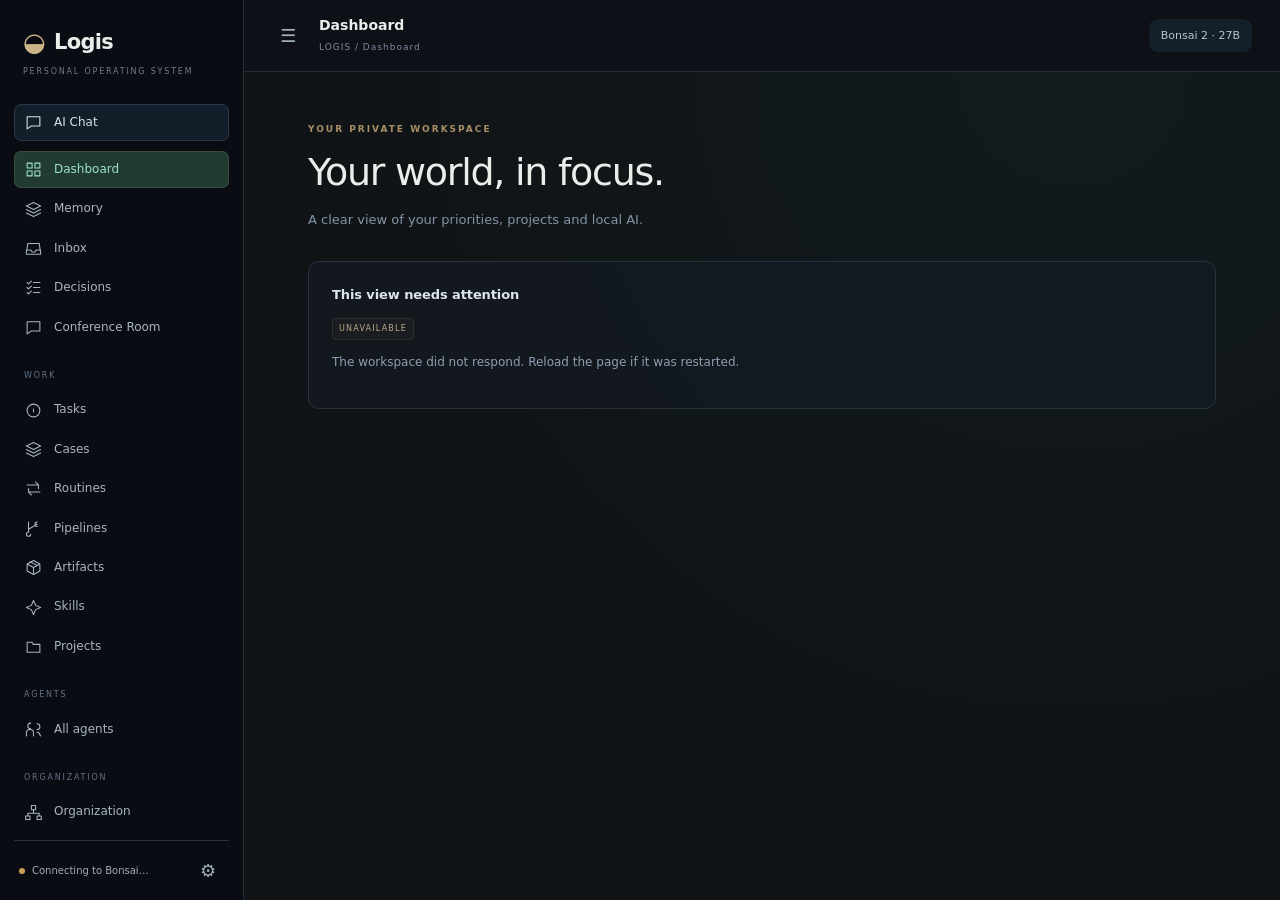
==== commit 3253513c: "Reconcile staged Logis durable workflows and original UI Import reviewed implementation and tests fr" ====
--- a/chat.html
+++ b/chat.html
@@ -2,10 +2,10 @@
 <div id="shell" class="shell"><aside class="sidebar" aria-label="Conversations"><div class="brand"><span class="logo">◒</span> <span id="brandName">Logis</span><button class="icon mobile" id="closeSidebar" aria-label="Close sidebar">×</button></div><div class="workspace-label">PERSONAL OPERATING SYSTEM</div><nav id="mainNavigation" aria-label="Main navigation"></nav><div class="chat-label">CONVERSATIONS</div><div class="sidebar-actions"><button id="newChat">＋ New chat</button><button id="newProject">▦ New project</button></div><input id="search" type="search" placeholder="Search conversations" aria-label="Search conversations"><div class="list-label">YOUR SPACE</div><nav id="conversations"></nav><div class="sidebar-bottom"><span class="dot" id="healthDot"></span><span id="health">Connecting to Bonsai…</span><button class="icon" id="settings" aria-label="Settings">⚙</button></div></aside><button id="sidebarShade" class="sidebar-shade" aria-label="Close sidebar"></button>
 <main><header><button id="toggleSidebar" class="icon" aria-label="Toggle sidebar">☰</button><div class="heading"><strong id="title">A space to think and build</strong><span id="subtitle">Private · Local on your PC</span></div><button class="model-button" id="modelInfo">Bonsai 2 <span>27B⌄</span></button><button class="icon" id="openTools" aria-label="Open project tools">▦</button><button id="powers" title="Tool availability and diagnostics">Tools</button><button class="icon" id="more" aria-label="Conversation options">•••</button></header>
 <section id="workspaceView" class="workspace-view hidden"></section><div class="chat-scroll" id="chatScroll"><section id="welcome" class="welcome"><div class="orb">◒</div><div class="eyebrow">YOUR LOCAL WORKSPACE</div><h1>What do you want<br>to bring to life?</h1><p>Ask a question, explore an idea, or build something real.<br>Your conversations and project memory stay on this PC.</p><div class="suggestions"><button data-prompt="Help me plan a website. Ask me a few useful questions before proposing the pages and features.">↗ Plan a website<span>Turn an idea into a clear direction</span></button><button data-prompt="Explain how our local AI remembers a project between conversations, in simple terms.">✧ Explain something<span>Make a complicated topic click</span></button><button data-prompt="Help me improve a piece of writing. Ask me to paste it and tell you the audience.">✎ Write with me<span>Draft, refine, and find the right words</span></button><button id="suggestBuild">▦ Build an app<span>Create files with saved checkpoints</span></button></div></section><div id="messages" class="messages"></div><section id="live" class="message assistant hidden"><div class="avatar">◒</div><div class="message-main"><div class="message-label">Bonsai <span id="liveBadge" class="live-badge">Working</span></div><div id="liveText" class="markdown"></div><div id="thinking" class="thinking"><span></span><span></span><span></span><b id="thinkingLabel">Reading your message…</b></div><div id="toolProgress" class="tool-progress hidden"></div></div></section></div>
-<section class="composer-zone"><div id="activityStrip" class="activity-strip hidden"><span class="pulse"></span><span id="activityText"></span><span id="elapsed"></span><button id="activityToggle">Details</button></div><div id="activityDetails" class="activity-details hidden"></div><div id="errorBox" class="error-box hidden" role="alert"></div><div id="attachmentChips" class="chips"></div><div class="composer"><textarea spellcheck="true" lang="en-US" id="message" aria-label="Message" placeholder="Message your local AI…" rows="2"></textarea><div class="composer-bottom"><div class="compose-left"><button class="icon" id="attach" aria-label="Attach documents" title="Attach documents, source, images, audio or video">＋</button><div class="mode-switch" aria-label="Work mode"><button id="chatMode" class="selected">Chat</button><button id="buildMode">Build</button></div><select id="style" aria-label="Response style"><option value="balanced">Balanced</option><option value="concise">Concise</option><option value="detailed">Detailed</option></select></div><div class="compose-right"><button id="continue" class="continue hidden" title="Continue from saved conversation and project memory">Continue ↗</button><button id="stop" class="stop hidden" aria-label="Stop generation">■ Stop</button><button id="send" class="send" aria-label="Send message">↑</button></div></div></div><div class="composer-note"><span id="modeHint">Enter to send · Shift + Enter for a new line</span><span id="contextBadge">32K context</span></div></section>
-</main><aside class="drawer hidden" id="drawer"><div class="drawer-top"><strong>Project workspace</strong><button class="icon" id="closeTools" aria-label="Close project tools">×</button></div><div class="tabs"><button data-tab="memory" class="active">Memory</button><button data-tab="files">Files</button><button data-tab="activity">Activity</button></div><div id="memoryPane" class="pane"><div class="pane-heading"><h2>Saved context</h2><button id="checkpoint">Save checkpoint</button></div><p class="help">Your original brief and checkpoint carry the project forward. Files are read again when needed.</p><div id="memory"></div><label for="instructions">Project instructions</label><textarea id="instructions" rows="6"></textarea><button id="saveInstructions">Save instructions</button></div><div id="filesPane" class="pane hidden"><div class="pane-heading"><h2>Project files</h2><button id="preview">Preview ↗</button></div><div id="files"></div><section id="editorArea" class="hidden"><div class="editor-heading"><span id="filename"></span><button id="saveFile">Save</button></div><textarea id="editor" spellcheck="false" aria-label="File contents"></textarea></section><div class="pane-heading"><h2>Documents</h2><button id="attachPanel">Add</button></div><div id="documents"></div><div class="pane-heading"><h2>Checks</h2><button id="checks">Run checks</button></div><pre id="checkResults" class="check-results">No checks yet.</pre></div><div id="activityPane" class="pane hidden"><h2>What the AI is doing</h2><div id="activityLog"></div></div></aside></div>
+<section class="composer-zone"><div class="task-selection"><label for="taskSelect">Assign this run</label><select id="taskSelect"><option value="">No task assigned</option></select><button id="refreshTasks" aria-label="Refresh task choices">Refresh</button></div><div id="activityStrip" class="activity-strip hidden"><span class="pulse"></span><span id="activityText"></span><span id="elapsed"></span><button id="activityToggle">Details</button></div><div id="activityDetails" class="activity-details hidden"></div><div id="errorBox" class="error-box hidden" role="alert"></div><div id="attachmentChips" class="chips"></div><div class="composer"><textarea spellcheck="true" lang="en-US" id="message" aria-label="Message" placeholder="Message your local AI…" rows="2"></textarea><div class="composer-bottom"><div class="compose-left"><button class="icon" id="attach" aria-label="Attach documents" title="Attach documents, source, images, audio or video">＋</button><div class="mode-switch" aria-label="Work mode"><button id="chatMode" class="selected">Chat</button><button id="buildMode">Build</button></div><select id="style" aria-label="Response style"><option value="balanced">Balanced</option><option value="concise">Concise</option><option value="detailed">Detailed</option></select></div><div class="compose-right"><button id="continue" class="continue hidden" title="Continue from saved conversation and project memory">Continue ↗</button><button id="stop" class="stop hidden" aria-label="Stop generation">■ Stop</button><button id="send" class="send" aria-label="Send message">↑</button></div></div></div><div class="composer-note"><span id="modeHint">Enter to send · Shift + Enter for a new line</span><span id="contextBadge">32K context</span></div></section>
+</main><aside class="drawer hidden" id="drawer"><div class="drawer-top"><strong>Project workspace</strong><button class="icon" id="closeTools" aria-label="Close project tools">×</button></div><div class="tabs"><button data-tab="memory" class="active">Memory</button><button data-tab="files">Files</button><button data-tab="activity">Activity</button></div><div id="memoryPane" class="pane"><div class="pane-heading"><h2>Saved context</h2><button id="checkpoint">Save checkpoint</button></div><p class="help">Your original brief and checkpoint carry the project forward. Files are read again when needed.</p><div id="memory"></div><label for="instructions">Project instructions</label><textarea id="instructions" rows="6"></textarea><button id="saveInstructions">Save instructions</button></div><div id="filesPane" class="pane hidden"><div class="pane-heading"><h2>Project files</h2><button id="preview" title="Opens current saved files in a separate tab; not an immutable historical revision">Open preview ↗</button></div><div id="files"></div><section id="editorArea" class="hidden"><div class="editor-heading"><span id="filename"></span><button id="saveFile">Save</button></div><textarea id="editor" spellcheck="false" aria-label="File contents"></textarea></section><div class="pane-heading"><h2>Documents</h2><button id="attachPanel">Add</button></div><div id="documents"></div><div class="pane-heading"><h2>Checks</h2><button id="checks">Run checks</button></div><pre id="checkResults" class="check-results">No checks yet.</pre></div><div id="activityPane" class="pane hidden"><h2>Run evidence</h2><pre id="runSummary" role="status"></pre><div id="activityLog"></div></div></aside></div>
 <dialog id="recordDialog"><form id="recordForm"><h2>Workspace record</h2><input id="recordKind" type="hidden"><input id="recordId" type="hidden"><label for="recordTitle">Title</label><input id="recordTitle" required maxlength="180"><label for="recordDetail">Notes, context and next steps</label><textarea id="recordDetail" rows="6" maxlength="12000"></textarea><label for="recordStatus">Status</label><select id="recordStatus"><option value="open">Open</option><option value="in_progress">In progress</option><option value="done">Done</option><option value="draft">Draft</option><option value="archived">Archived</option></select><div class="dialog-actions"><button type="button" data-close="recordDialog">Cancel</button><button type="submit" class="primary">Save</button></div></form></dialog><dialog id="projectDialog"><form id="projectForm"><h2>Create a project</h2><p>Give your AI a goal it can keep working toward.</p><label for="projectName">Project name</label><input id="projectName" maxlength="80" required placeholder="My new idea"><label for="projectBrief">What are we building?</label><textarea id="projectBrief" maxlength="12000" rows="6" required placeholder="Describe the app or website, its users, features, and style…"></textarea><div class="dialog-actions"><button type="button" data-close="projectDialog">Cancel</button><button class="primary" type="submit">Create & build</button></div></form></dialog>
 <dialog id="powersDialog"><h2>Tool diagnostics</h2><p class="help">Chat supports web search and connected PC files. Actions appear in Activity. Windows CLI commands require review; Docker commands stay inside Docker; publishing requires your approval. New tool definitions require approval and implementation.</p><div id="powerStatus"></div><div id="powerApprovals"></div><details><summary>Persistent memory</summary><pre id="powerMemory"></pre></details><details><summary>Latest capability gap report</summary><pre id="powerReport"></pre></details><div class="dialog-actions"><button id="refreshPowers">Refresh</button><button data-close="powersDialog">Close</button></div></dialog><dialog id="spellDialog"><h2>Check spelling</h2><p class="help">Review before applying. Fenced code, inline code, links and common filenames are protected. The local model can still make mistakes.</p><textarea id="spellResult" rows="8" spellcheck="true" aria-label="Corrected draft"></textarea><div class="dialog-actions"><button data-close="spellDialog">Cancel</button><button id="applySpelling" class="primary">Apply to draft</button></div></dialog><dialog id="settingsDialog"><h2>Your local AI</h2><div class="setting-row"><span>Model</span><strong>Bonsai 2 · 27B</strong></div><div class="setting-row"><span>Context window</span><strong id="settingsContext">32,768 tokens</strong></div><div class="setting-row"><span>Connection</span><strong id="settingsHealth">Checking…</strong></div><p class="help">Replies stream from the model on your PC. Chat answers questions; Build can read and write project files and run syntax checks. PDF and Word text extraction, and text/code documents, are available in both modes.</p><p class="help">REA 6.7.0 is installed for source analysis. Its Windows safety self-test currently reports Access is denied; completed analysis is not yet verified. Native decompilers are not configured.</p><p class="help">Build powers add headless browser verification, public URL downloads, static servers, media metadata, SQLite and persistent memory. Shell and package installation require Docker. Publishing needs hosting credentials and your approval. Local English speech transcription uses Whisper tiny on the CPU. Web search and local image understanding are available. Windows CLI commands require approval in Inbox.</p><label for="themeChoice">Workspace theme</label><select id="themeChoice"><option value="atlas">Obsidian Logis · teal & gold</option><option value="aurora">Aurora · violet & cyan</option><option value="forest">Forest · classic green</option></select><label for="workspaceName">Workspace name</label><input id="workspaceName" maxlength="32" placeholder="Logis"><label for="densityChoice">Layout density</label><select id="densityChoice"><option value="comfortable">Comfortable</option><option value="compact">Compact</option></select><label for="modelChoice">Chat model</label><select id="modelChoice"><option value="auto">Automatic · fast chat, strong reasoning</option><option value="bonsai2-27b">Bonsai 2 27B · deep work</option><option value="bonsai2-9b-vision">Bonsai 2 9B · fast + vision</option></select><p class="help">Uploaded images can be read by the background vision tool. Models share this PC’s GPU.</p><button id="saveAppearance">Save appearance</button><div class="dialog-actions"><button id="openTrash">Trash</button><button id="openArchived">Archived chats</button><button data-close="settingsDialog">Done</button></div></dialog>
 <dialog id="optionsDialog"><h2>Conversation options</h2><label for="renameInput">Name</label><input id="renameInput" maxlength="80"><div class="option-actions"><button id="rename">Rename</button><button id="export">Export conversation & files</button><button id="archive">Archive conversation</button><button id="deleteProject">Move to Trash</button></div><p class="help">Archived conversations stay in your library. Trash removes a conversation or project from the library and keeps all files for recovery.</p><div class="dialog-actions"><button data-close="optionsDialog">Close</button></div></dialog>
-<dialog id="trashDialog"><h2>Trash</h2><p class="help">Files, chats and memory stay here until restored. Nothing is permanently erased.</p><div id="trashList" class="option-actions"></div><div class="dialog-actions"><button data-close="trashDialog">Close</button></div></dialog><dialog id="archivedDialog"><h2>Archived conversations</h2><div id="archivedList" class="option-actions"></div><div class="dialog-actions"><button data-close="archivedDialog">Close</button></div></dialog><input type="file" id="fileInput" class="hidden" multiple accept=".png,.jpg,.jpeg,.webp,.gif,.bmp,.wav,.mp3,.m4a,.ogg,.flac,.mp4,.webm,.mov,.pdf,.docx,.txt,.md,.csv,.json,.py,.js,.mjs,.html,.css,.ts,.tsx,.jsx,.yaml,.yml,.log,.xml,.sql"><div id="toast" class="toast hidden" role="status"></div><script>window.WORKSPACE_TOKEN='__TOKEN__';</script><script src="/app.js"></script><script src="/workspace.js"></script></body></html>
+<dialog id="trashDialog"><h2>Trash</h2><p class="help">Files, chats and memory stay here until restored. Nothing is permanently erased.</p><div id="trashList" class="option-actions"></div><div class="dialog-actions"><button data-close="trashDialog">Close</button></div></dialog><dialog id="archivedDialog"><h2>Archived conversations</h2><div id="archivedList" class="option-actions"></div><div class="dialog-actions"><button data-close="archivedDialog">Close</button></div></dialog><input type="file" id="fileInput" class="hidden" multiple accept=".png,.jpg,.jpeg,.webp,.gif,.bmp,.wav,.mp3,.m4a,.ogg,.flac,.mp4,.webm,.mov,.pdf,.docx,.txt,.md,.csv,.json,.py,.js,.mjs,.html,.css,.ts,.tsx,.jsx,.yaml,.yml,.log,.xml,.sql"><div id="toast" class="toast hidden" role="status"></div><div id="bootStatus" role="status">Loading Logis. If this message remains, reload this page. Main workspace: http://127.0.0.1:8090/</div><script>window.addEventListener('error',()=>{let n=document.getElementById('bootStatus');if(!n){n=document.createElement('div');n.id='bootStatus';n.setAttribute('role','alert');document.body.append(n)}n.textContent='Logis could not finish rendering. Reload this page; your saved work remains on this PC.'});window.WORKSPACE_TOKEN='__TOKEN__';</script><script src="/app.js"></script><script src="/workspace.js"></script><script src="/durable-runs.js"></script><script src="/foundation.js"></script></body></html>
 
--- a/style.css
+++ b/style.css
@@ -15,3 +15,14 @@
 :root[data-density="compact"] .messages{gap:14px}:root[data-density="compact"] button{padding-top:5px;padding-bottom:5px}
 
 .conversation-row{display:flex;align-items:center;gap:3px}.conversation-row .conversation-item{flex:1;min-width:0}.conversation-trash{flex-shrink:0;width:28px;height:30px;padding:0;color:var(--muted);background:transparent;border:0;font-size:20px}.conversation-trash:hover{color:#ffb9aa;background:#8b514e33}
+
+/* First production slice of the Logis design; existing handlers/navigation retained. */
+:root[data-theme="atlas"]{--bg:#101416;--rail:#111719;--panel:#181e21;--line:#354246;--ink:#e9eeeb;--muted:#a1b0b2;--accent:#9ce2cb;--accentdark:#142a23}
+:root[data-theme="atlas"] body{background:var(--bg)}
+:root[data-theme="atlas"] .composer,:root[data-theme="atlas"] .drawer{background:var(--panel)}
+.task-selection{display:flex;align-items:center;gap:8px;margin:0 0 8px;font-size:12px;min-width:0}.task-selection label{margin:0;flex-shrink:0}.task-selection select{min-width:0;flex:1;max-width:100%;background:var(--panel);color:var(--ink);border:1px solid var(--line);border-radius:8px;padding:7px}.task-selection button{font-size:11px;padding:7px}
+#runSummary{white-space:pre-wrap;overflow-wrap:anywhere;font-size:12px;color:var(--muted)}
+#bootStatus{position:fixed;bottom:8px;left:8px;right:8px;background:#482d2a;color:#fff;padding:12px;z-index:100}
+:focus-visible{outline:2px solid var(--accent);outline-offset:3px}
+@media(max-width:480px){.heading{min-width:0}.heading strong{max-width:100px}.model-button{max-width:100px;overflow:hidden}.composer-bottom{flex-wrap:wrap}.composer-zone{min-width:0}.task-selection{flex-wrap:wrap}.task-selection select{max-width:200px}.drawer{width:100%;max-width:100vw}.composer-note{flex-wrap:wrap}.compose-left{min-width:0}header{min-width:0}.main{min-width:0}}
+@media(prefers-reduced-motion:reduce){*{animation:none!important;transition:none!important}}
--- a/workspace.css
+++ b/workspace.css
@@ -7,3 +7,11 @@
 .task-board{display:grid;grid-template-columns:repeat(4,minmax(220px,1fr));gap:16px;overflow:auto;padding-bottom:18px}.task-column{background:var(--panel,#101923);border-radius:12px;padding:12px;min-height:300px}.task-column .atlas-card{padding:16px}.decision-table{width:100%;border-collapse:collapse;text-align:left}.decision-table th,.decision-table td{padding:16px;border-bottom:1px solid #304153;vertical-align:top}.decision-table th{color:#cdb488}.decision-table td{max-width:380px;overflow-wrap:anywhere}.case-dossier{padding:22px;border-left:3px solid #cdb488;background:#15202b;margin:12px 0}.case-dossier summary{cursor:pointer;font-size:16px}.case-dossier p{white-space:pre-wrap;line-height:1.8}.pipeline-flow{border-left:2px solid #72b9ba;padding-left:24px;margin:24px 0}.pipeline-step{padding:16px;background:#142630;border-radius:8px;margin:12px 0;white-space:pre-wrap}.routine-row{display:grid;grid-template-columns:26px 1fr auto;gap:16px;padding:22px;border-bottom:1px solid #304153}.routine-row p{grid-column:2/4;white-space:pre-wrap}.routine-row button{grid-column:2}@media(max-width:760px){.decision-table{display:block;overflow:auto}.task-board{grid-template-columns:repeat(4,250px)}}
 
 .account-form{max-width:700px;display:grid;grid-template-columns:1fr 1fr;gap:18px}.account-form label{display:flex;flex-direction:column;gap:8px;text-transform:capitalize}.account-form input,.account-form textarea{width:100%}.account-form p{grid-column:1/-1}@media(max-width:760px){.account-form{grid-template-columns:1fr}}
+
+/* Logis design slice: preserve existing navigation and functional handlers. */
+:root[data-theme="atlas"]{--bg:#101416;--rail:#111719;--panel:#181e21;--line:#354246;--ink:#e9eeeb;--muted:#a1b0b2;--accent:#9ce2cb;--accentdark:#142a23}
+:root[data-theme="atlas"] .sidebar{background:var(--rail)}
+:root[data-theme="atlas"] .composer,:root[data-theme="atlas"] .drawer{background:var(--panel)}
+:root[data-theme="atlas"] .nav-link.active{background:#223b32;color:var(--accent)}
+.canonical-files textarea{display:block;width:100%;max-width:100%;min-height:200px;box-sizing:border-box;margin:12px 0;font-family:monospace}
+.canonical-files .muted{overflow-wrap:anywhere}
